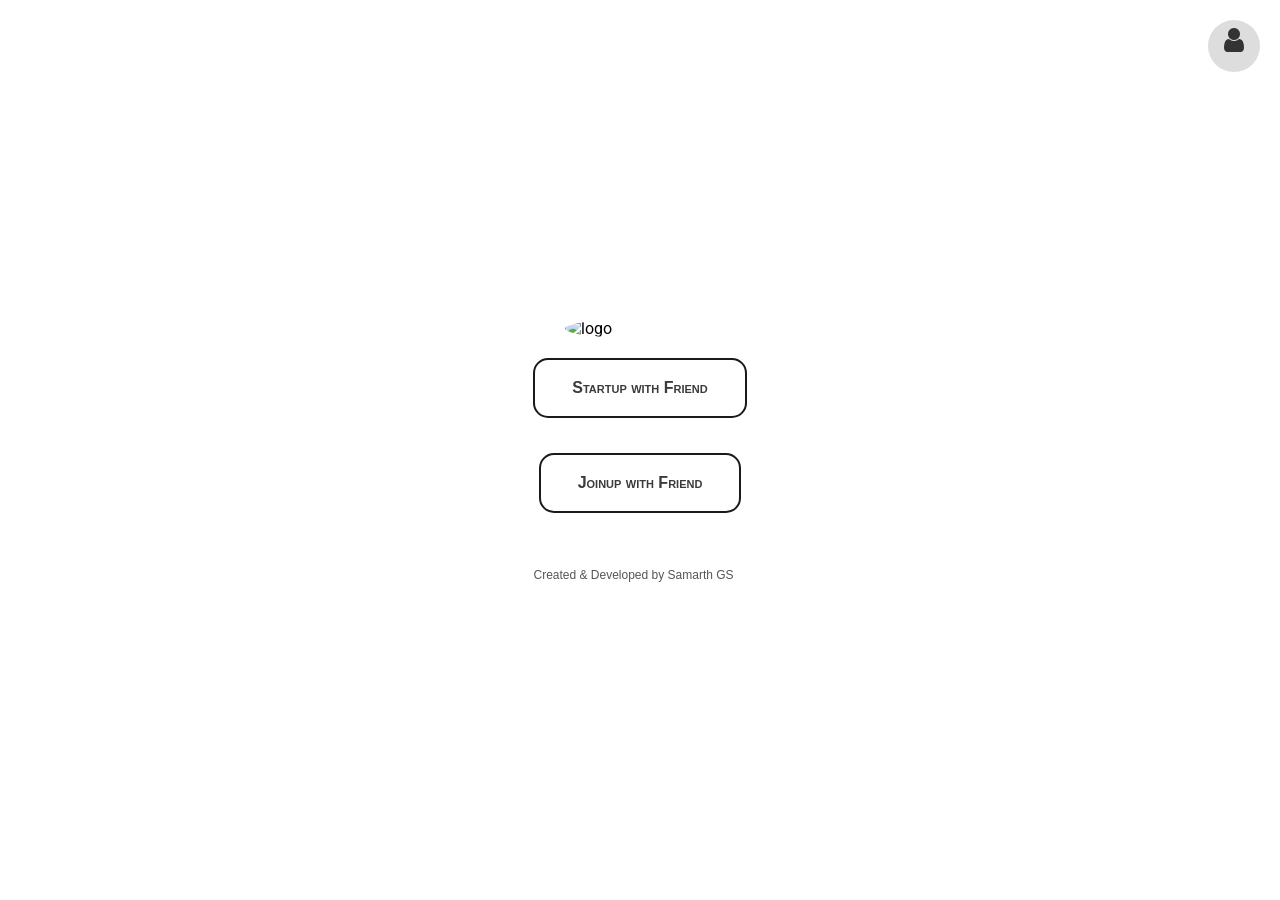
==== views/index.html @ 55256aeb "Update index.html" ====
<!DOCTYPE html>
<html lang="en">
<head>
    <meta charset="UTF-8">
    <meta name="viewport" content="width=device-width, initial-scale=1.0">
    <title>Online Game</title>
    <link rel="icon" href="https://i.ibb.co/2ZrGMjH/icon.jpg" type="image/png">
    <link rel="stylesheet" href="https://maxcdn.bootstrapcdn.com/font-awesome/4.6.1/css/font-awesome.min.css">
    <link href="https://fonts.googleapis.com/css2?family=Roboto:wght@400;700&display=swap" rel="stylesheet">
    <style>
        body {
            margin: 0;
            padding: 0;
            font-family: 'Roboto', sans-serif;
            background: white;
            background-size: 200% 100%;
            animation: gradientBG 10s linear infinite;
            display: flex;
            justify-content: center;
            align-items: center;
            height: 100vh;
            box-sizing: border-box;
            position: relative;
            flex-direction: column;
        }

        @keyframes gradientBG {
            0% {
                background-position: 0 50%;
            }
            50% {
                background-position: 100% 50%;
            }
            100% {
                background-position: 0 50%;
            }
        }

        img.logo {
            max-width: 150px;
            height: auto;
            margin: 0 auto 20px;
            display: block;
            border-radius: 150%;
        }

        .startBtnContainer {
            display: flex;
            flex-direction: column;
            gap: 35px;
            align-items: center;
            margin-top: 20px;
        }

        .startChoiceBtn {
            appearance: none;
            background-color: transparent;
            border: 0.125em solid #1A1A1A;
            border-radius: 0.9375em;
            box-sizing: border-box;
            color: #3B3B3B;
            cursor: pointer;
            display: inline-block;
            font-family: Roobert,-apple-system,BlinkMacSystemFont,"Segoe UI",Helvetica,Arial,sans-serif;
            font-size: 16px;
            font-weight: 600;
            min-height: 3.75em;
            padding: 1em 2.3em;
            text-align: center;
            transition: all 300ms cubic-bezier(.23, 1, 0.32, 1);
        }

        .startChoiceBtn:disabled {
            pointer-events: none;
        }

        .startChoiceBtn:hover {
            color: #fff;
            background-color: #1A1A1A;
            box-shadow: rgba(0, 0, 0, 0.25) 0 8px 15px;
            transform: translateY(-2px);
        }

        .startChoiceBtn:active {
            box-shadow: none;
            transform: translateY(0);
        }

        /* Profile icon */
        .logo-container {
            position: absolute;
            top: 20px;
            right: 20px;
        }

        .profile-icon {
            font-size: 28px;
            color: #333;
            background-color: #ddd;
            border-radius: 50%;
            padding: 6px;
            width: 40px;
            height: 40px;
            text-align: center;
            line-height: 28px;
            transition: background 0.3s, color 0.3s;
        }

        .profile-icon:hover {
            background-color: #1A1A1A;
            color: #fff;
        }

        footer {
            margin-top: 55px;
            font-size: 12px;
            color: #555;
            font-family: 'Verdana', sans-serif;
        }
    </style>
</head>
<body>
    <div class="container">
        <img class="logo" src="https://i.ibb.co/QXKTVHN/photo-2024-04-17-11-40-10.jpg" alt="logo">

        <div class="startBtnContainer">
            <form action="/game">
                <button style="font-variant: small-caps;" name="createPrivate" type="submit" class="startChoiceBtn">
                    Startup with Friend
                </button>
            </form>
            <form action="/join">
                <button style="font-variant: small-caps;" name="joinPrivate" type="submit" class="startChoiceBtn">
                    Joinup with Friend
                </button>
            </form>
        </div>

        <footer>
            Created & Developed by Samarth GS
        </footer>
    </div>

    <!-- Profile icon linking to samarthags.in -->
    <div class="logo-container">
        <a href="https://samarthags.in" target="_blank" title="Visit Samarth GS">
            <i class="fa fa-user profile-icon"></i>
        </a>
    </div>
</body>
</html>
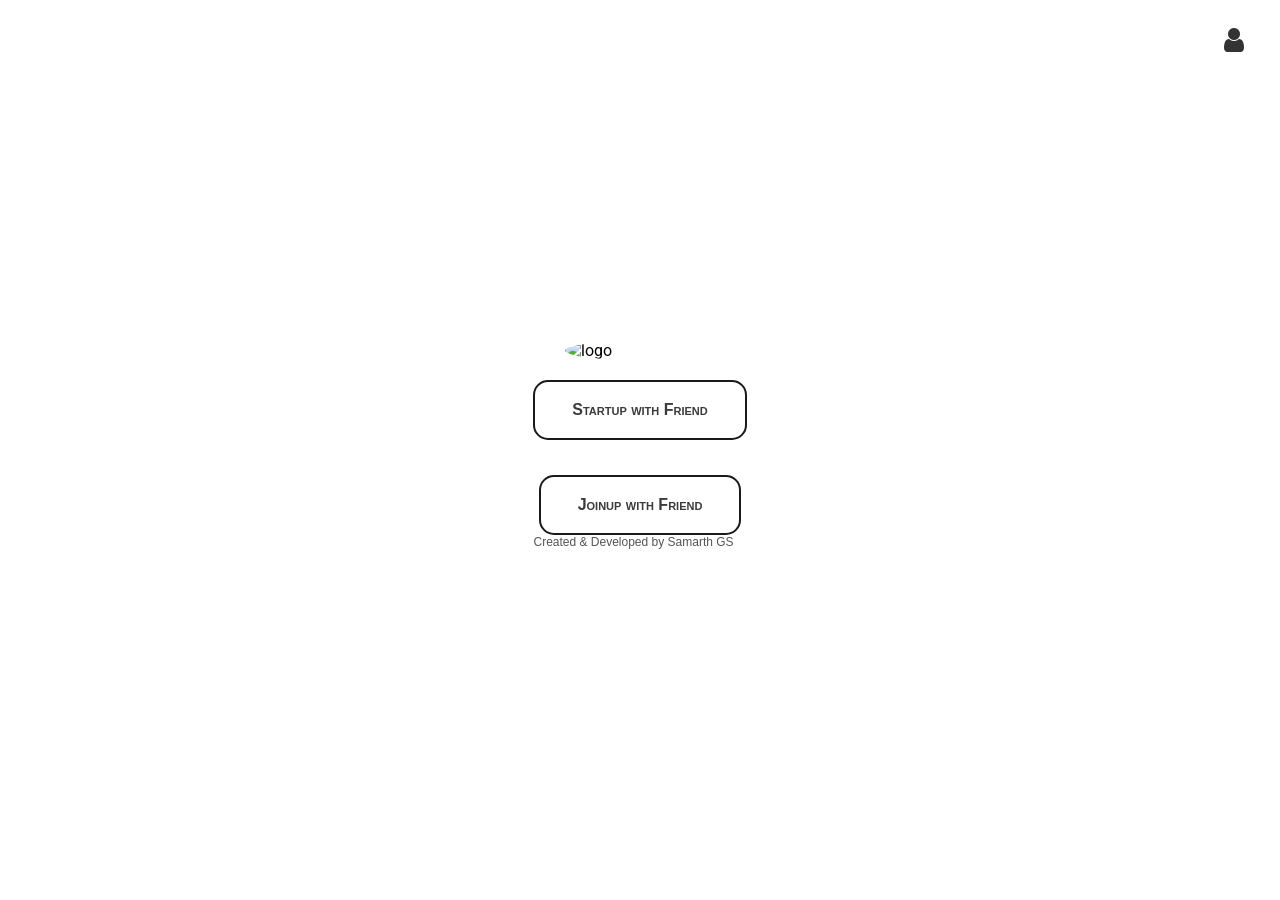
==== commit 79ce2cbf: "Update index.html" ====
--- a/views/index.html
+++ b/views/index.html
@@ -96,7 +96,7 @@
         .profile-icon {
             font-size: 28px;
             color: #333;
-            background-color: #ddd;
+            
             border-radius: 50%;
             padding: 6px;
             width: 40px;
@@ -106,13 +106,10 @@
             transition: background 0.3s, color 0.3s;
         }
 
-        .profile-icon:hover {
-            background-color: #1A1A1A;
-            color: #fff;
-        }
+        
 
         footer {
-            margin-top: 55px;
+            margin-bottom: 10px;
             font-size: 12px;
             color: #555;
             font-family: 'Verdana', sans-serif;
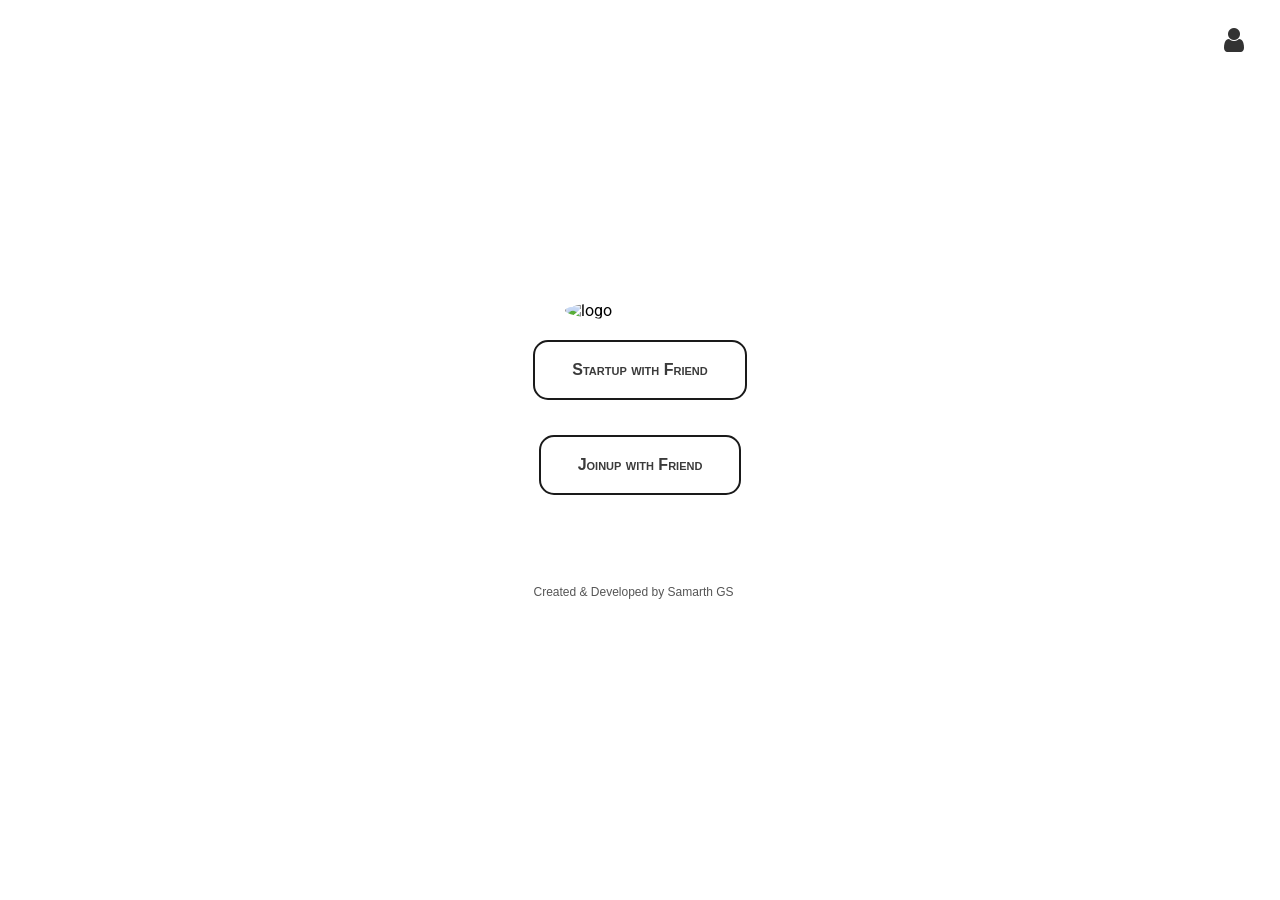
==== commit 9b985864: "Update index.html" ====
--- a/views/index.html
+++ b/views/index.html
@@ -109,7 +109,7 @@
         
 
         footer {
-            margin-bottom: 10px;
+            margin-top: 90px;
             font-size: 12px;
             color: #555;
             font-family: 'Verdana', sans-serif;
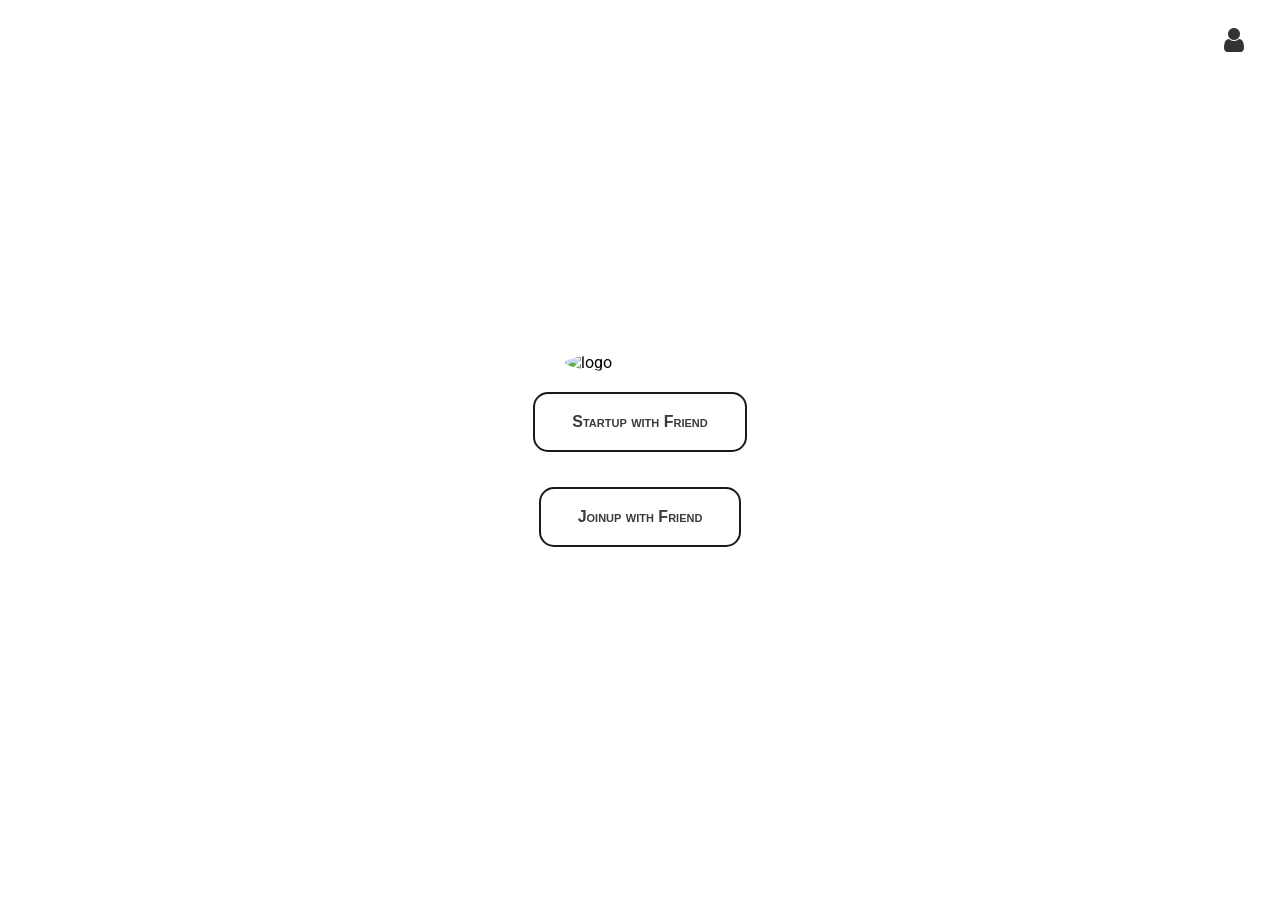
==== commit 419add4c: "Update index.html" ====
--- a/views/index.html
+++ b/views/index.html
@@ -133,9 +133,6 @@
             </form>
         </div>
 
-        <footer>
-            Created & Developed by Samarth GS
-        </footer>
     </div>
 
     <!-- Profile icon linking to samarthags.in -->
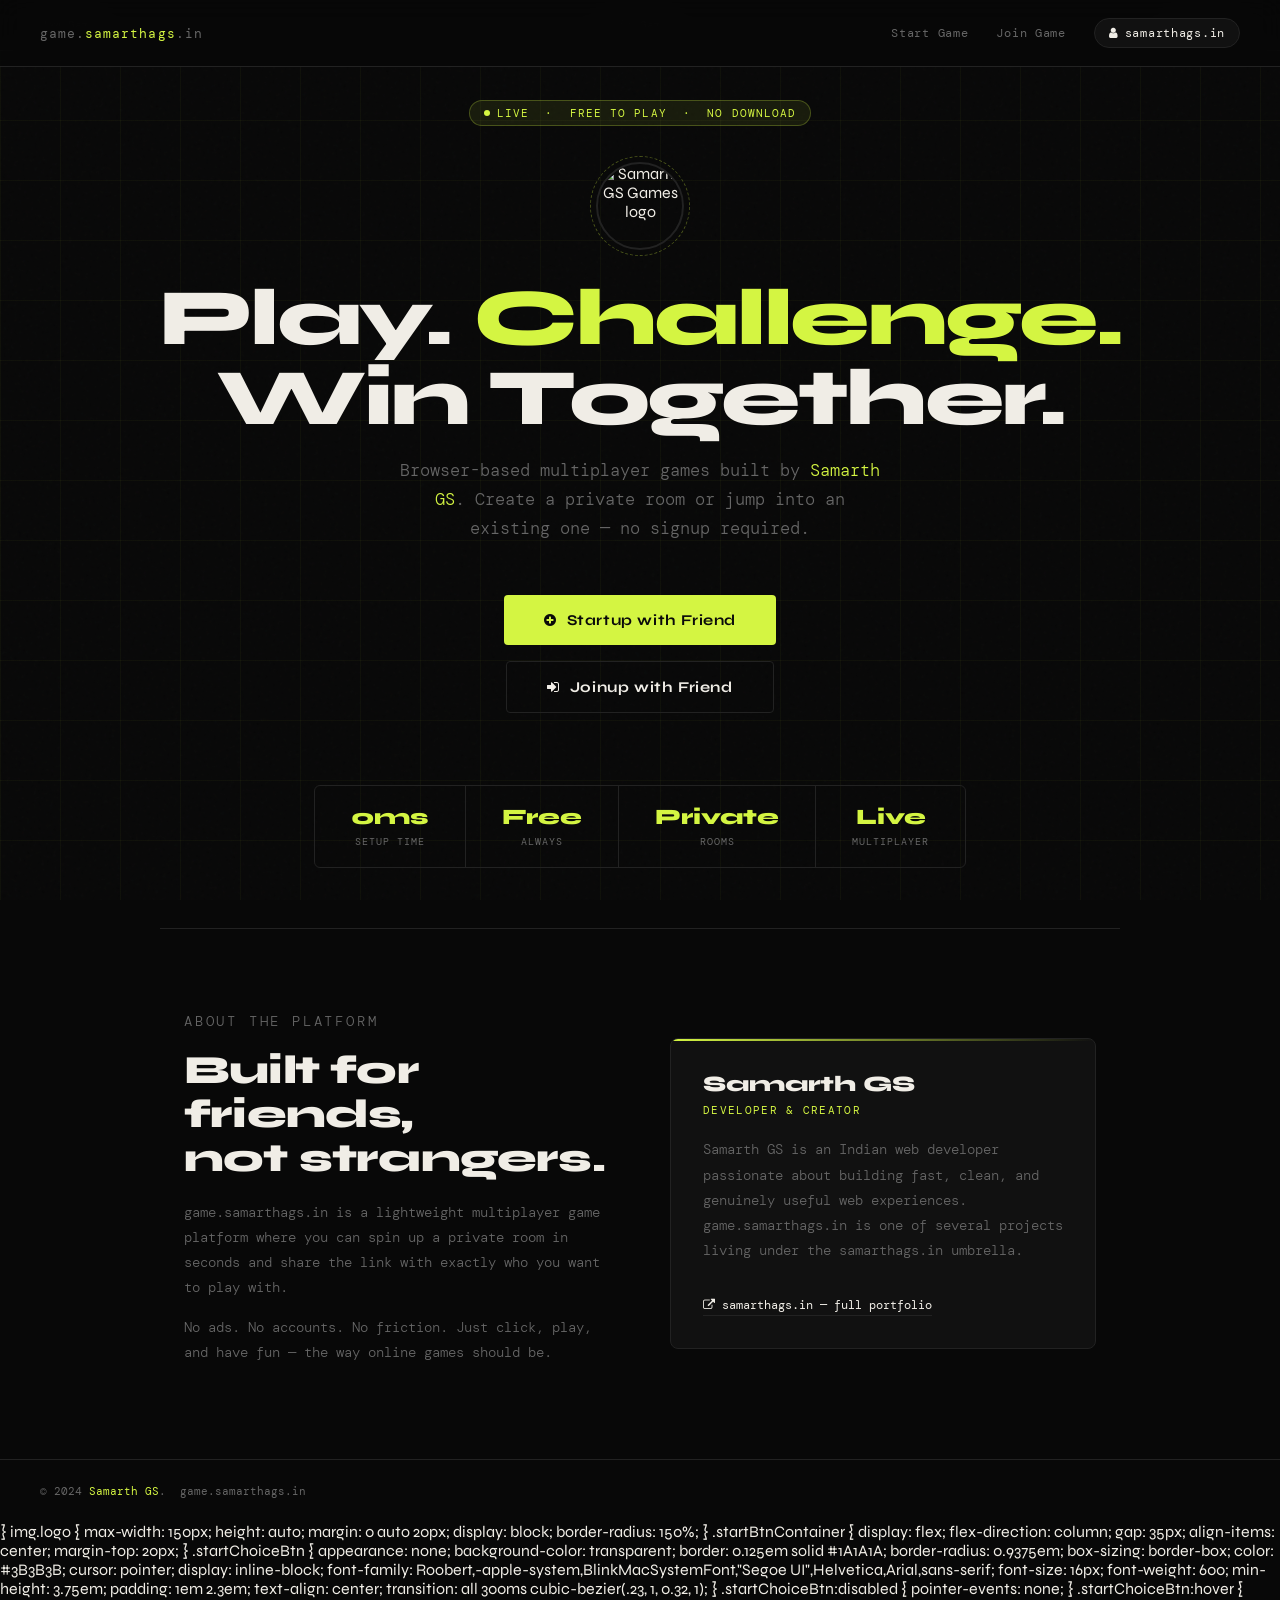
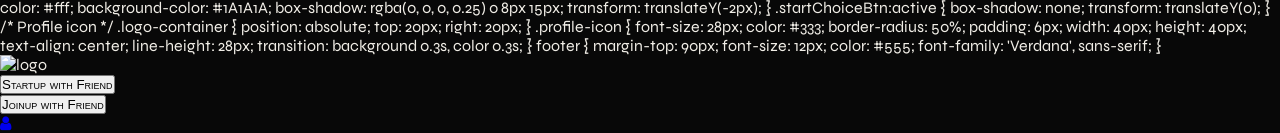
==== commit 4886ba6d: "Enhance SEO with updated title and meta tags Updated the title and added SEO meta tags for better vi" ====
--- a/views/index.html
+++ b/views/index.html
@@ -3,38 +3,649 @@
 <head>
     <meta charset="UTF-8">
     <meta name="viewport" content="width=device-width, initial-scale=1.0">
-    <title>Online Game</title>
+
+    <!-- ===== PRIMARY SEO META TAGS ===== -->
+    <title>Samarth GS Games — Play Online Multiplayer Games | game.samarthags.in</title>
+    <meta name="description" content="Play free online multiplayer games built by Samarth GS — a developer from India. Challenge friends, start private rooms, and join live games at game.samarthags.in.">
+    <meta name="keywords" content="Samarth GS, samarthags, online game, multiplayer game, play with friends, private game room, free online games, Indian developer, game.samarthags.in">
+    <meta name="author" content="Samarth GS">
+    <meta name="robots" content="index, follow">
+    <meta name="theme-color" content="#0a0a0a">
+    <link rel="canonical" href="https://game.samarthags.in/">
+
+    <!-- ===== OPEN GRAPH / FACEBOOK ===== -->
+    <meta property="og:type" content="website">
+    <meta property="og:url" content="https://game.samarthags.in/">
+    <meta property="og:title" content="Samarth GS Games — Online Multiplayer Games">
+    <meta property="og:description" content="Free online multiplayer games by Samarth GS. Create private rooms or join friends instantly — no downloads needed.">
+    <meta property="og:image" content="https://i.ibb.co/QXKTVHN/photo-2024-04-17-11-40-10.jpg">
+    <meta property="og:image:width" content="1200">
+    <meta property="og:image:height" content="630">
+    <meta property="og:site_name" content="Samarth GS Games">
+    <meta property="og:locale" content="en_IN">
+
+    <!-- ===== TWITTER CARD ===== -->
+    <meta name="twitter:card" content="summary_large_image">
+    <meta name="twitter:url" content="https://game.samarthags.in/">
+    <meta name="twitter:title" content="Samarth GS Games — Play Online with Friends">
+    <meta name="twitter:description" content="Free multiplayer games built by Samarth GS. Join a room or start your own — play instantly in your browser.">
+    <meta name="twitter:image" content="https://i.ibb.co/QXKTVHN/photo-2024-04-17-11-40-10.jpg">
+    <meta name="twitter:creator" content="@samarthags">
+
+    <!-- ===== STRUCTURED DATA (JSON-LD) ===== -->
+    <script type="application/ld+json">
+    {
+      "@context": "https://schema.org",
+      "@graph": [
+        {
+          "@type": "WebSite",
+          "@id": "https://game.samarthags.in/#website",
+          "url": "https://game.samarthags.in/",
+          "name": "Samarth GS Games",
+          "description": "Free online multiplayer games built by Samarth GS",
+          "author": {
+            "@type": "Person",
+            "name": "Samarth GS",
+            "url": "https://samarthags.in",
+            "sameAs": ["https://samarthags.in"]
+          },
+          "potentialAction": {
+            "@type": "SearchAction",
+            "target": "https://game.samarthags.in/?q={search_term_string}",
+            "query-input": "required name=search_term_string"
+          }
+        },
+        {
+          "@type": "WebApplication",
+          "@id": "https://game.samarthags.in/#webapp",
+          "name": "Samarth GS Online Game",
+          "url": "https://game.samarthags.in/",
+          "applicationCategory": "GameApplication",
+          "operatingSystem": "Web Browser",
+          "offers": {
+            "@type": "Offer",
+            "price": "0",
+            "priceCurrency": "INR"
+          },
+          "creator": {
+            "@type": "Person",
+            "name": "Samarth GS",
+            "url": "https://samarthags.in"
+          }
+        },
+        {
+          "@type": "Person",
+          "@id": "https://samarthags.in/#person",
+          "name": "Samarth GS",
+          "url": "https://samarthags.in",
+          "jobTitle": "Web Developer",
+          "description": "Indian web developer and creator of samarthags.in and game.samarthags.in",
+          "knowsAbout": ["Web Development", "Online Games", "Multiplayer Applications"]
+        }
+      ]
+    }
+    </script>
+
+    <!-- ===== FAVICON ===== -->
     <link rel="icon" href="https://i.ibb.co/2ZrGMjH/icon.jpg" type="image/png">
+    <link rel="apple-touch-icon" href="https://i.ibb.co/QXKTVHN/photo-2024-04-17-11-40-10.jpg">
+
+    <!-- ===== FONTS ===== -->
+    <link rel="preconnect" href="https://fonts.googleapis.com">
+    <link rel="preconnect" href="https://fonts.gstatic.com" crossorigin>
+    <link href="https://fonts.googleapis.com/css2?family=Syne:wght@400;700;800&family=DM+Mono:wght@300;400&display=swap" rel="stylesheet">
     <link rel="stylesheet" href="https://maxcdn.bootstrapcdn.com/font-awesome/4.6.1/css/font-awesome.min.css">
-    <link href="https://fonts.googleapis.com/css2?family=Roboto:wght@400;700&display=swap" rel="stylesheet">
+
     <style>
+        :root {
+            --bg: #080808;
+            --surface: #111111;
+            --border: #222222;
+            --text: #f0ede6;
+            --muted: #666;
+            --accent: #d4f542;
+            --accent-dim: #b8d930;
+        }
+
+        *, *::before, *::after { box-sizing: border-box; margin: 0; padding: 0; }
+
+        html { scroll-behavior: smooth; }
+
         body {
-            margin: 0;
-            padding: 0;
-            font-family: 'Roboto', sans-serif;
+            background: var(--bg);
+            color: var(--text);
+            font-family: 'Syne', sans-serif;
+            min-height: 100vh;
+            display: flex;
+            flex-direction: column;
+            overflow-x: hidden;
+        }
+
+        /* ── NOISE OVERLAY ── */
+        body::before {
+            content: '';
+            position: fixed;
+            inset: 0;
+            background-image: url("data:image/svg+xml,%3Csvg viewBox='0 0 256 256' xmlns='http://www.w3.org/2000/svg'%3E%3Cfilter id='noise'%3E%3CfeTurbulence type='fractalNoise' baseFrequency='0.9' numOctaves='4' stitchTiles='stitch'/%3E%3C/filter%3E%3Crect width='100%25' height='100%25' filter='url(%23noise)' opacity='0.04'/%3E%3C/svg%3E");
+            pointer-events: none;
+            z-index: 0;
+            opacity: 0.5;
+        }
+
+        /* ── GRID BACKDROP ── */
+        .grid-bg {
+            position: fixed;
+            inset: 0;
+            background-image:
+                linear-gradient(rgba(212,245,66,0.04) 1px, transparent 1px),
+                linear-gradient(90deg, rgba(212,245,66,0.04) 1px, transparent 1px);
+            background-size: 60px 60px;
+            pointer-events: none;
+            z-index: 0;
+        }
+
+        /* ── NAV ── */
+        nav {
+            position: fixed;
+            top: 0; left: 0; right: 0;
+            z-index: 100;
+            display: flex;
+            align-items: center;
+            justify-content: space-between;
+            padding: 18px 40px;
+            border-bottom: 1px solid var(--border);
+            background: rgba(8,8,8,0.85);
+            backdrop-filter: blur(12px);
+            -webkit-backdrop-filter: blur(12px);
+        }
+
+        .nav-brand {
+            font-size: 13px;
+            font-family: 'DM Mono', monospace;
+            color: var(--muted);
+            letter-spacing: 0.08em;
+            text-decoration: none;
+        }
+        .nav-brand span { color: var(--accent); }
+
+        .nav-links {
+            display: flex;
+            gap: 28px;
+            align-items: center;
+        }
+
+        .nav-links a {
+            font-size: 12px;
+            font-family: 'DM Mono', monospace;
+            color: var(--muted);
+            text-decoration: none;
+            letter-spacing: 0.06em;
+            transition: color 0.2s;
+        }
+        .nav-links a:hover { color: var(--text); }
+
+        .nav-dev-link {
+            display: flex;
+            align-items: center;
+            gap: 6px;
+            background: var(--surface);
+            border: 1px solid var(--border);
+            border-radius: 100px;
+            padding: 6px 14px;
+            font-size: 12px;
+            font-family: 'DM Mono', monospace;
+            color: var(--text) !important;
+            text-decoration: none;
+            transition: border-color 0.2s, background 0.2s;
+        }
+        .nav-dev-link:hover {
+            border-color: var(--accent) !important;
+            background: rgba(212,245,66,0.06) !important;
+            color: var(--accent) !important;
+        }
+
+        /* ── HERO ── */
+        main {
+            position: relative;
+            z-index: 1;
+            flex: 1;
+            display: flex;
+            flex-direction: column;
+            align-items: center;
+            justify-content: center;
+            padding: 100px 24px 60px;
+            text-align: center;
+        }
+
+        .badge {
+            display: inline-flex;
+            align-items: center;
+            gap: 7px;
+            background: rgba(212,245,66,0.08);
+            border: 1px solid rgba(212,245,66,0.25);
+            border-radius: 100px;
+            padding: 5px 14px;
+            font-size: 11px;
+            font-family: 'DM Mono', monospace;
+            color: var(--accent);
+            letter-spacing: 0.1em;
+            margin-bottom: 36px;
+            animation: fadeDown 0.6s ease both;
+        }
+        .badge::before {
+            content: '';
+            width: 6px; height: 6px;
+            border-radius: 50%;
+            background: var(--accent);
+            animation: pulse 1.8s ease infinite;
+        }
+
+        @keyframes pulse {
+            0%, 100% { opacity: 1; transform: scale(1); }
+            50% { opacity: 0.4; transform: scale(0.7); }
+        }
+
+        .logo-wrap {
+            position: relative;
+            margin-bottom: 28px;
+            animation: fadeDown 0.65s ease 0.1s both;
+        }
+        .logo-wrap img {
+            width: 88px;
+            height: 88px;
+            border-radius: 50%;
+            border: 2px solid var(--border);
+            object-fit: cover;
+            display: block;
+        }
+        .logo-wrap::after {
+            content: '';
+            position: absolute;
+            inset: -6px;
+            border-radius: 50%;
+            border: 1px dashed rgba(212,245,66,0.3);
+            animation: spin 12s linear infinite;
+        }
+        @keyframes spin { to { transform: rotate(360deg); } }
+
+        h1 {
+            font-size: clamp(40px, 7vw, 80px);
+            font-weight: 800;
+            line-height: 1.0;
+            letter-spacing: -0.03em;
+            margin-bottom: 18px;
+            animation: fadeUp 0.7s ease 0.15s both;
+        }
+        h1 em {
+            font-style: normal;
+            color: var(--accent);
+            position: relative;
+        }
+
+        .subtitle {
+            font-size: clamp(14px, 2vw, 17px);
+            color: var(--muted);
+            font-family: 'DM Mono', monospace;
+            font-weight: 300;
+            max-width: 480px;
+            line-height: 1.7;
+            margin-bottom: 52px;
+            animation: fadeUp 0.7s ease 0.25s both;
+        }
+
+        /* ── BUTTONS ── */
+        .cta-group {
+            display: flex;
+            flex-direction: column;
+            gap: 16px;
+            align-items: center;
+            animation: fadeUp 0.7s ease 0.35s both;
+        }
+
+        .btn {
+            display: inline-flex;
+            align-items: center;
+            gap: 10px;
+            font-family: 'Syne', sans-serif;
+            font-size: 15px;
+            font-weight: 700;
+            letter-spacing: 0.04em;
+            padding: 16px 40px;
+            border-radius: 4px;
+            cursor: pointer;
+            border: none;
+            text-decoration: none;
+            transition: transform 0.2s, box-shadow 0.2s, background 0.2s;
+            position: relative;
+            overflow: hidden;
+        }
+        .btn::after {
+            content: '';
+            position: absolute;
+            inset: 0;
             background: white;
-            background-size: 200% 100%;
-            animation: gradientBG 10s linear infinite;
-            display: flex;
-            justify-content: center;
-            align-items: center;
-            height: 100vh;
-            box-sizing: border-box;
+            opacity: 0;
+            transition: opacity 0.15s;
+        }
+        .btn:hover::after { opacity: 0.06; }
+        .btn:active { transform: translateY(1px); }
+
+        .btn-primary {
+            background: var(--accent);
+            color: #0a0a0a;
+            box-shadow: 0 0 0 0 rgba(212,245,66,0.4);
+        }
+        .btn-primary:hover {
+            transform: translateY(-3px);
+            box-shadow: 0 8px 32px rgba(212,245,66,0.25);
+        }
+
+        .btn-outline {
+            background: transparent;
+            color: var(--text);
+            border: 1px solid var(--border);
+        }
+        .btn-outline:hover {
+            transform: translateY(-3px);
+            border-color: var(--muted);
+            box-shadow: 0 8px 24px rgba(0,0,0,0.3);
+        }
+
+        .btn i { font-size: 14px; }
+
+        /* ── STATS ROW ── */
+        .stats {
+            display: flex;
+            gap: 0;
+            margin-top: 72px;
+            border: 1px solid var(--border);
+            border-radius: 6px;
+            overflow: hidden;
+            animation: fadeUp 0.7s ease 0.45s both;
+        }
+        .stat {
+            padding: 18px 36px;
+            border-right: 1px solid var(--border);
+            text-align: center;
+        }
+        .stat:last-child { border-right: none; }
+        .stat-val {
+            font-size: 22px;
+            font-weight: 800;
+            color: var(--accent);
+            display: block;
+        }
+        .stat-label {
+            font-size: 10px;
+            font-family: 'DM Mono', monospace;
+            color: var(--muted);
+            letter-spacing: 0.1em;
+            margin-top: 2px;
+            text-transform: uppercase;
+        }
+
+        /* ── ABOUT SECTION ── */
+        .about-section {
             position: relative;
-            flex-direction: column;
-        }
-
-        @keyframes gradientBG {
-            0% {
-                background-position: 0 50%;
-            }
-            50% {
-                background-position: 100% 50%;
-            }
-            100% {
-                background-position: 0 50%;
-            }
-        }
+            z-index: 1;
+            max-width: 960px;
+            margin: 0 auto;
+            padding: 80px 24px;
+            display: grid;
+            grid-template-columns: 1fr 1fr;
+            gap: 60px;
+            align-items: center;
+            border-top: 1px solid var(--border);
+        }
+
+        .about-label {
+            font-size: 10px;
+            font-family: 'DM Mono', monospace;
+            color: var(--accent);
+            letter-spacing: 0.2em;
+            text-transform: uppercase;
+            margin-bottom: 16px;
+        }
+
+        .about-section h2 {
+            font-size: clamp(26px, 4vw, 40px);
+            font-weight: 800;
+            letter-spacing: -0.02em;
+            line-height: 1.1;
+            margin-bottom: 20px;
+        }
+
+        .about-section p {
+            font-size: 14px;
+            font-family: 'DM Mono', monospace;
+            color: var(--muted);
+            line-height: 1.8;
+            font-weight: 300;
+            margin-bottom: 14px;
+        }
+
+        .dev-card {
+            background: var(--surface);
+            border: 1px solid var(--border);
+            border-radius: 8px;
+            padding: 32px;
+            position: relative;
+            overflow: hidden;
+        }
+        .dev-card::before {
+            content: '';
+            position: absolute;
+            top: 0; left: 0; right: 0;
+            height: 2px;
+            background: linear-gradient(90deg, var(--accent), transparent);
+        }
+
+        .dev-card-name {
+            font-size: 22px;
+            font-weight: 800;
+            margin-bottom: 6px;
+        }
+        .dev-card-title {
+            font-size: 11px;
+            font-family: 'DM Mono', monospace;
+            color: var(--accent);
+            letter-spacing: 0.12em;
+            text-transform: uppercase;
+            margin-bottom: 20px;
+        }
+        .dev-card-desc {
+            font-size: 13px;
+            font-family: 'DM Mono', monospace;
+            color: var(--muted);
+            line-height: 1.7;
+            font-weight: 300;
+        }
+
+        .dev-link {
+            display: inline-flex;
+            align-items: center;
+            gap: 7px;
+            margin-top: 20px;
+            font-size: 12px;
+            font-family: 'DM Mono', monospace;
+            color: var(--text);
+            text-decoration: none;
+            border-bottom: 1px solid var(--border);
+            padding-bottom: 2px;
+            transition: color 0.2s, border-color 0.2s;
+        }
+        .dev-link:hover { color: var(--accent); border-color: var(--accent); }
+
+        /* ── FOOTER ── */
+        footer {
+            position: relative;
+            z-index: 1;
+            border-top: 1px solid var(--border);
+            padding: 24px 40px;
+            display: flex;
+            align-items: center;
+            justify-content: space-between;
+        }
+        .footer-copy {
+            font-size: 11px;
+            font-family: 'DM Mono', monospace;
+            color: var(--muted);
+        }
+        .footer-copy a { color: var(--accent); text-decoration: none; }
+        .footer-links {
+            display: flex;
+            gap: 24px;
+        }
+        .footer-links a {
+            font-size: 11px;
+            font-family: 'DM Mono', monospace;
+            color: var(--muted);
+            text-decoration: none;
+            transition: color 0.2s;
+        }
+        .footer-links a:hover { color: var(--text); }
+
+        /* ── ANIMATIONS ── */
+        @keyframes fadeDown {
+            from { opacity: 0; transform: translateY(-16px); }
+            to { opacity: 1; transform: translateY(0); }
+        }
+        @keyframes fadeUp {
+            from { opacity: 0; transform: translateY(20px); }
+            to { opacity: 1; transform: translateY(0); }
+        }
+
+        /* ── RESPONSIVE ── */
+        @media (max-width: 700px) {
+            nav { padding: 14px 20px; }
+            .nav-links { display: none; }
+            .stats { flex-direction: column; }
+            .stat { border-right: none; border-bottom: 1px solid var(--border); }
+            .stat:last-child { border-bottom: none; }
+            .about-section { grid-template-columns: 1fr; gap: 40px; }
+            footer { flex-direction: column; gap: 12px; text-align: center; }
+        }
+    </style>
+</head>
+<body>
+
+<div class="grid-bg" aria-hidden="true"></div>
+
+<!-- ── NAVIGATION ── -->
+<nav role="navigation" aria-label="Main navigation">
+    <a href="https://game.samarthags.in/" class="nav-brand">
+        game.<span>samarthags</span>.in
+    </a>
+    <div class="nav-links">
+        <a href="/game">Start Game</a>
+        <a href="/join">Join Game</a>
+        <a href="https://samarthags.in" class="nav-dev-link" target="_blank" rel="noopener" aria-label="Visit Samarth GS developer portfolio">
+            <i class="fa fa-user" aria-hidden="true"></i> samarthags.in
+        </a>
+    </div>
+</nav>
+
+<!-- ── HERO ── -->
+<main id="main-content" role="main">
+    <div class="badge" aria-label="Status: Live and free to play">
+        LIVE &nbsp;·&nbsp; FREE TO PLAY &nbsp;·&nbsp; NO DOWNLOAD
+    </div>
+
+    <div class="logo-wrap">
+        <img
+            src="https://i.ibb.co/QXKTVHN/photo-2024-04-17-11-40-10.jpg"
+            alt="Samarth GS Games logo"
+            width="88" height="88"
+            loading="eager"
+        >
+    </div>
+
+    <h1>
+        Play. <em>Challenge.</em><br>Win Together.
+    </h1>
+
+    <p class="subtitle">
+        Browser-based multiplayer games built by <a href="https://samarthags.in" style="color:var(--accent);text-decoration:none;" target="_blank" rel="noopener">Samarth GS</a>.
+        Create a private room or jump into an existing one — no signup required.
+    </p>
+
+    <div class="cta-group" role="group" aria-label="Game actions">
+        <form action="/game" method="GET">
+            <button type="submit" name="createPrivate" class="btn btn-primary" aria-label="Start a new game with a friend">
+                <i class="fa fa-plus-circle" aria-hidden="true"></i>
+                Startup with Friend
+            </button>
+        </form>
+        <form action="/join" method="GET">
+            <button type="submit" name="joinPrivate" class="btn btn-outline" aria-label="Join an existing game with a friend">
+                <i class="fa fa-sign-in" aria-hidden="true"></i>
+                Joinup with Friend
+            </button>
+        </form>
+    </div>
+
+    <div class="stats" aria-label="Game statistics">
+        <div class="stat">
+            <span class="stat-val">0ms</span>
+            <span class="stat-label">Setup Time</span>
+        </div>
+        <div class="stat">
+            <span class="stat-val">Free</span>
+            <span class="stat-label">Always</span>
+        </div>
+        <div class="stat">
+            <span class="stat-val">Private</span>
+            <span class="stat-label">Rooms</span>
+        </div>
+        <div class="stat">
+            <span class="stat-val">Live</span>
+            <span class="stat-label">Multiplayer</span>
+        </div>
+    </div>
+</main>
+
+<!-- ── ABOUT / DEVELOPER SECTION ── -->
+<section class="about-section" aria-labelledby="about-heading">
+    <div>
+        <p class="about-label">About the Platform</p>
+        <h2 id="about-heading">Built for friends,<br>not strangers.</h2>
+        <p>
+            game.samarthags.in is a lightweight multiplayer game platform where you can spin up a private room in seconds and share the link with exactly who you want to play with.
+        </p>
+        <p>
+            No ads. No accounts. No friction. Just click, play, and have fun — the way online games should be.
+        </p>
+    </div>
+
+    <div class="dev-card">
+        <div class="dev-card-name">Samarth GS</div>
+        <div class="dev-card-title">Developer &amp; Creator</div>
+        <p class="dev-card-desc">
+            Samarth GS is an Indian web developer passionate about building fast, clean, and genuinely useful web experiences.
+            game.samarthags.in is one of several projects living under the samarthags.in umbrella.
+        </p>
+        <a href="https://samarthags.in" class="dev-link" target="_blank" rel="noopener author" aria-label="Visit Samarth GS portfolio website">
+            <i class="fa fa-external-link" aria-hidden="true"></i>
+            samarthags.in — full portfolio
+        </a>
+    </div>
+</section>
+
+<!-- ── FOOTER ── -->
+<footer>
+    <p class="footer-copy">
+        © 2024 <a href="https://samarthags.in" target="_blank" rel="noopener">Samarth GS</a>.
+        &nbsp;game.samarthags.in
+    </p>
+    <nav class="footer-links" aria-label="Footer navigation">
+        <a href="/game">New Game</a>
+        <a href="/join">Join Game</a>
+        <a href="https://samarthags.in" target="_blank" rel="noopener">Developer</a>
+    </nav>
+</footer>
+
+</body>
+</html>        }
 
         img.logo {
             max-width: 150px;
@@ -142,4 +753,4 @@
         </a>
     </div>
 </body>
-</html>+</html>
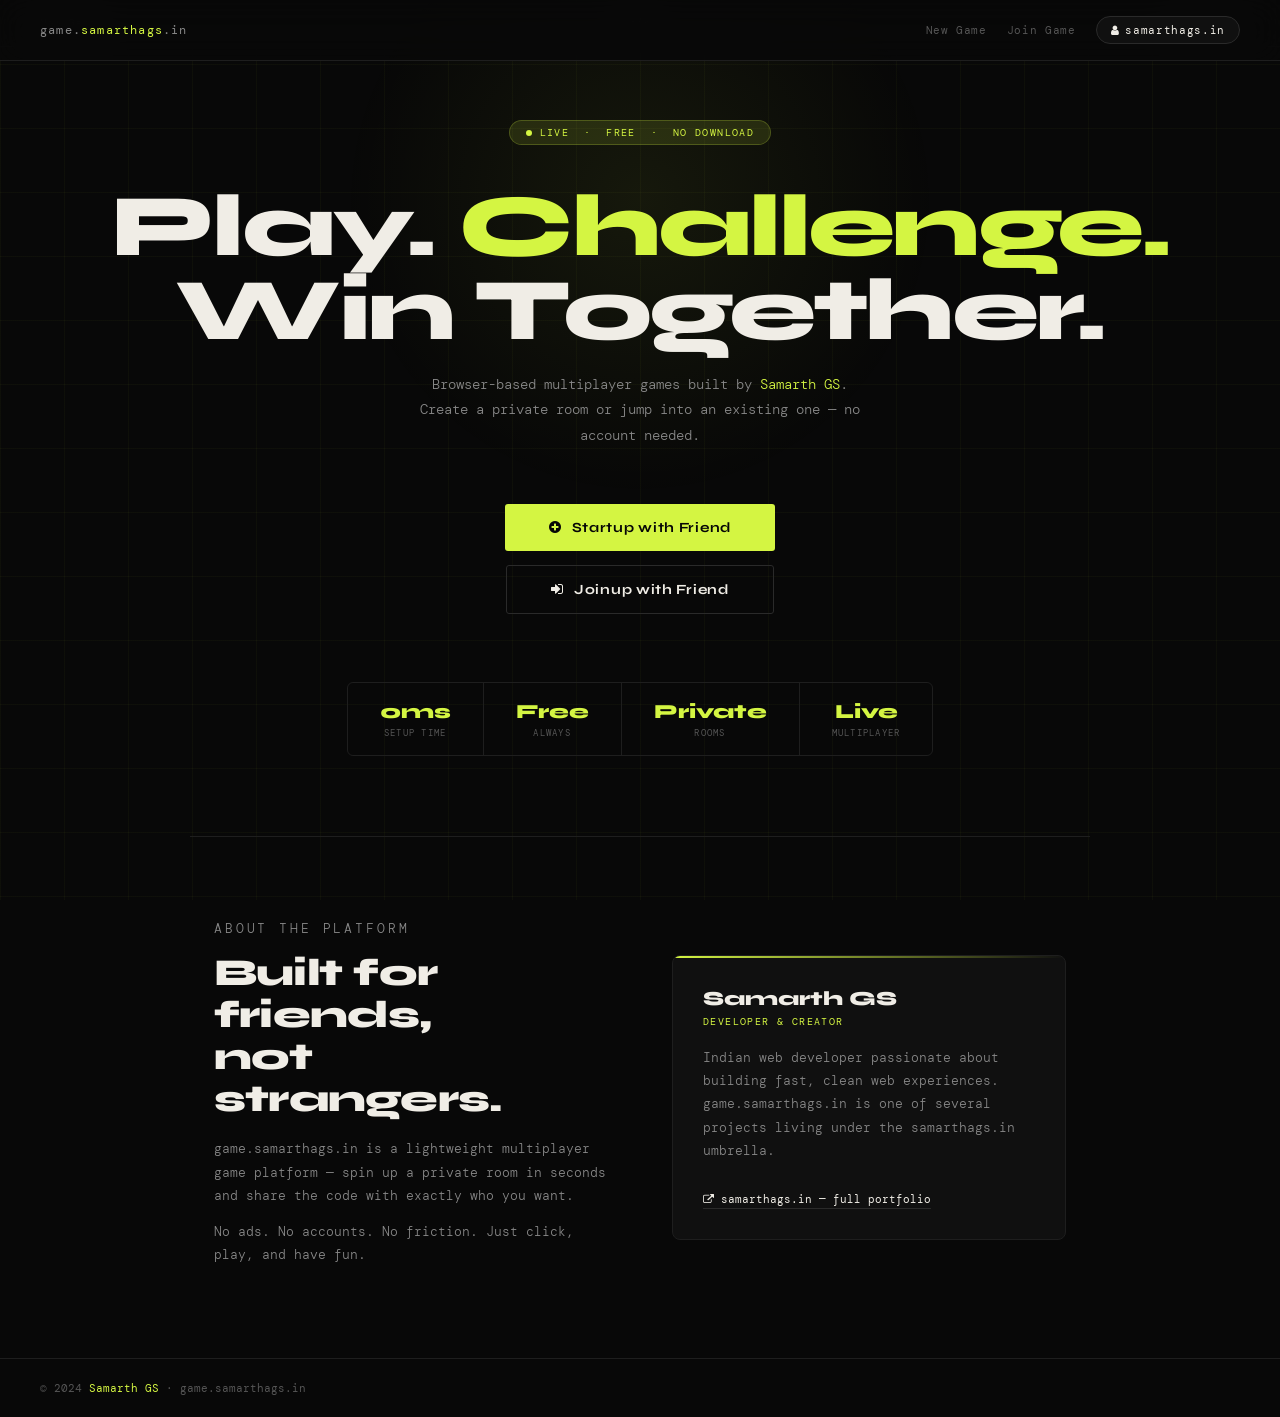
==== commit 378b73c6: "Update index.html" ====
--- a/views/index.html
+++ b/views/index.html
@@ -4,753 +4,376 @@
     <meta charset="UTF-8">
     <meta name="viewport" content="width=device-width, initial-scale=1.0">
 
-    <!-- ===== PRIMARY SEO META TAGS ===== -->
     <title>Samarth GS Games — Play Online Multiplayer Games | game.samarthags.in</title>
-    <meta name="description" content="Play free online multiplayer games built by Samarth GS — a developer from India. Challenge friends, start private rooms, and join live games at game.samarthags.in.">
+    <meta name="description" content="Play free online multiplayer games built by Samarth GS. Challenge friends, start private rooms, and join live games at game.samarthags.in.">
     <meta name="keywords" content="Samarth GS, samarthags, online game, multiplayer game, play with friends, private game room, free online games, Indian developer, game.samarthags.in">
     <meta name="author" content="Samarth GS">
     <meta name="robots" content="index, follow">
-    <meta name="theme-color" content="#0a0a0a">
+    <meta name="theme-color" content="#080808">
     <link rel="canonical" href="https://game.samarthags.in/">
-
-    <!-- ===== OPEN GRAPH / FACEBOOK ===== -->
     <meta property="og:type" content="website">
     <meta property="og:url" content="https://game.samarthags.in/">
     <meta property="og:title" content="Samarth GS Games — Online Multiplayer Games">
-    <meta property="og:description" content="Free online multiplayer games by Samarth GS. Create private rooms or join friends instantly — no downloads needed.">
+    <meta property="og:description" content="Free online multiplayer games by Samarth GS. Create private rooms or join friends instantly.">
     <meta property="og:image" content="https://i.ibb.co/QXKTVHN/photo-2024-04-17-11-40-10.jpg">
-    <meta property="og:image:width" content="1200">
-    <meta property="og:image:height" content="630">
     <meta property="og:site_name" content="Samarth GS Games">
-    <meta property="og:locale" content="en_IN">
-
-    <!-- ===== TWITTER CARD ===== -->
     <meta name="twitter:card" content="summary_large_image">
-    <meta name="twitter:url" content="https://game.samarthags.in/">
     <meta name="twitter:title" content="Samarth GS Games — Play Online with Friends">
-    <meta name="twitter:description" content="Free multiplayer games built by Samarth GS. Join a room or start your own — play instantly in your browser.">
+    <meta name="twitter:description" content="Free multiplayer games built by Samarth GS. Join a room or start your own.">
     <meta name="twitter:image" content="https://i.ibb.co/QXKTVHN/photo-2024-04-17-11-40-10.jpg">
-    <meta name="twitter:creator" content="@samarthags">
-
-    <!-- ===== STRUCTURED DATA (JSON-LD) ===== -->
+
     <script type="application/ld+json">
-    {
-      "@context": "https://schema.org",
-      "@graph": [
-        {
-          "@type": "WebSite",
-          "@id": "https://game.samarthags.in/#website",
-          "url": "https://game.samarthags.in/",
-          "name": "Samarth GS Games",
-          "description": "Free online multiplayer games built by Samarth GS",
-          "author": {
-            "@type": "Person",
-            "name": "Samarth GS",
-            "url": "https://samarthags.in",
-            "sameAs": ["https://samarthags.in"]
-          },
-          "potentialAction": {
-            "@type": "SearchAction",
-            "target": "https://game.samarthags.in/?q={search_term_string}",
-            "query-input": "required name=search_term_string"
-          }
-        },
-        {
-          "@type": "WebApplication",
-          "@id": "https://game.samarthags.in/#webapp",
-          "name": "Samarth GS Online Game",
-          "url": "https://game.samarthags.in/",
-          "applicationCategory": "GameApplication",
-          "operatingSystem": "Web Browser",
-          "offers": {
-            "@type": "Offer",
-            "price": "0",
-            "priceCurrency": "INR"
-          },
-          "creator": {
-            "@type": "Person",
-            "name": "Samarth GS",
-            "url": "https://samarthags.in"
-          }
-        },
-        {
-          "@type": "Person",
-          "@id": "https://samarthags.in/#person",
-          "name": "Samarth GS",
-          "url": "https://samarthags.in",
-          "jobTitle": "Web Developer",
-          "description": "Indian web developer and creator of samarthags.in and game.samarthags.in",
-          "knowsAbout": ["Web Development", "Online Games", "Multiplayer Applications"]
-        }
-      ]
-    }
+    {"@context":"https://schema.org","@graph":[{"@type":"WebSite","@id":"https://game.samarthags.in/#website","url":"https://game.samarthags.in/","name":"Samarth GS Games","author":{"@type":"Person","name":"Samarth GS","url":"https://samarthags.in"}},{"@type":"WebApplication","name":"Samarth GS Online Game","url":"https://game.samarthags.in/","applicationCategory":"GameApplication","operatingSystem":"Web Browser","offers":{"@type":"Offer","price":"0","priceCurrency":"INR"},"creator":{"@type":"Person","name":"Samarth GS","url":"https://samarthags.in"}}]}
     </script>
 
-    <!-- ===== FAVICON ===== -->
     <link rel="icon" href="https://i.ibb.co/2ZrGMjH/icon.jpg" type="image/png">
-    <link rel="apple-touch-icon" href="https://i.ibb.co/QXKTVHN/photo-2024-04-17-11-40-10.jpg">
-
-    <!-- ===== FONTS ===== -->
     <link rel="preconnect" href="https://fonts.googleapis.com">
     <link rel="preconnect" href="https://fonts.gstatic.com" crossorigin>
-    <link href="https://fonts.googleapis.com/css2?family=Syne:wght@400;700;800&family=DM+Mono:wght@300;400&display=swap" rel="stylesheet">
+    <link href="https://fonts.googleapis.com/css2?family=Syne:wght@400;700;800&family=DM+Mono:ital,wght@0,300;0,400;1,300&display=swap" rel="stylesheet">
     <link rel="stylesheet" href="https://maxcdn.bootstrapcdn.com/font-awesome/4.6.1/css/font-awesome.min.css">
 
     <style>
         :root {
             --bg: #080808;
-            --surface: #111111;
-            --border: #222222;
+            --surface: #101010;
+            --surface2: #181818;
+            --border: #1e1e1e;
+            --border2: #2a2a2a;
             --text: #f0ede6;
-            --muted: #666;
+            --muted: #555;
+            --muted2: #888;
             --accent: #d4f542;
-            --accent-dim: #b8d930;
-        }
-
-        *, *::before, *::after { box-sizing: border-box; margin: 0; padding: 0; }
-
-        html { scroll-behavior: smooth; }
-
-        body {
-            background: var(--bg);
-            color: var(--text);
-            font-family: 'Syne', sans-serif;
-            min-height: 100vh;
-            display: flex;
-            flex-direction: column;
-            overflow-x: hidden;
-        }
-
-        /* ── NOISE OVERLAY ── */
-        body::before {
-            content: '';
-            position: fixed;
-            inset: 0;
-            background-image: url("data:image/svg+xml,%3Csvg viewBox='0 0 256 256' xmlns='http://www.w3.org/2000/svg'%3E%3Cfilter id='noise'%3E%3CfeTurbulence type='fractalNoise' baseFrequency='0.9' numOctaves='4' stitchTiles='stitch'/%3E%3C/filter%3E%3Crect width='100%25' height='100%25' filter='url(%23noise)' opacity='0.04'/%3E%3C/svg%3E");
-            pointer-events: none;
-            z-index: 0;
-            opacity: 0.5;
-        }
-
-        /* ── GRID BACKDROP ── */
-        .grid-bg {
-            position: fixed;
-            inset: 0;
+            --accent-dim: rgba(212,245,66,0.12);
+            --accent-glow: rgba(212,245,66,0.2);
+        }
+        *,*::before,*::after{box-sizing:border-box;margin:0;padding:0}
+        html{scroll-behavior:smooth}
+        body{
+            background:var(--bg);
+            color:var(--text);
+            font-family:'Syne',sans-serif;
+            min-height:100vh;
+            display:flex;
+            flex-direction:column;
+            overflow-x:hidden;
+        }
+
+        /* GRID BG */
+        .grid-bg{
+            position:fixed;inset:0;
             background-image:
-                linear-gradient(rgba(212,245,66,0.04) 1px, transparent 1px),
-                linear-gradient(90deg, rgba(212,245,66,0.04) 1px, transparent 1px);
-            background-size: 60px 60px;
-            pointer-events: none;
-            z-index: 0;
-        }
-
-        /* ── NAV ── */
-        nav {
-            position: fixed;
-            top: 0; left: 0; right: 0;
-            z-index: 100;
-            display: flex;
-            align-items: center;
-            justify-content: space-between;
-            padding: 18px 40px;
-            border-bottom: 1px solid var(--border);
-            background: rgba(8,8,8,0.85);
-            backdrop-filter: blur(12px);
-            -webkit-backdrop-filter: blur(12px);
-        }
-
-        .nav-brand {
-            font-size: 13px;
-            font-family: 'DM Mono', monospace;
-            color: var(--muted);
-            letter-spacing: 0.08em;
-            text-decoration: none;
-        }
-        .nav-brand span { color: var(--accent); }
-
-        .nav-links {
-            display: flex;
-            gap: 28px;
-            align-items: center;
-        }
-
-        .nav-links a {
-            font-size: 12px;
-            font-family: 'DM Mono', monospace;
-            color: var(--muted);
-            text-decoration: none;
-            letter-spacing: 0.06em;
-            transition: color 0.2s;
-        }
-        .nav-links a:hover { color: var(--text); }
-
-        .nav-dev-link {
-            display: flex;
-            align-items: center;
-            gap: 6px;
-            background: var(--surface);
-            border: 1px solid var(--border);
-            border-radius: 100px;
-            padding: 6px 14px;
-            font-size: 12px;
-            font-family: 'DM Mono', monospace;
-            color: var(--text) !important;
-            text-decoration: none;
-            transition: border-color 0.2s, background 0.2s;
-        }
-        .nav-dev-link:hover {
-            border-color: var(--accent) !important;
-            background: rgba(212,245,66,0.06) !important;
-            color: var(--accent) !important;
-        }
-
-        /* ── HERO ── */
-        main {
-            position: relative;
-            z-index: 1;
-            flex: 1;
-            display: flex;
-            flex-direction: column;
-            align-items: center;
-            justify-content: center;
-            padding: 100px 24px 60px;
-            text-align: center;
-        }
-
-        .badge {
-            display: inline-flex;
-            align-items: center;
-            gap: 7px;
-            background: rgba(212,245,66,0.08);
-            border: 1px solid rgba(212,245,66,0.25);
-            border-radius: 100px;
-            padding: 5px 14px;
-            font-size: 11px;
-            font-family: 'DM Mono', monospace;
-            color: var(--accent);
-            letter-spacing: 0.1em;
-            margin-bottom: 36px;
-            animation: fadeDown 0.6s ease both;
-        }
-        .badge::before {
-            content: '';
-            width: 6px; height: 6px;
-            border-radius: 50%;
-            background: var(--accent);
-            animation: pulse 1.8s ease infinite;
-        }
-
-        @keyframes pulse {
-            0%, 100% { opacity: 1; transform: scale(1); }
-            50% { opacity: 0.4; transform: scale(0.7); }
-        }
-
-        .logo-wrap {
-            position: relative;
-            margin-bottom: 28px;
-            animation: fadeDown 0.65s ease 0.1s both;
-        }
-        .logo-wrap img {
-            width: 88px;
-            height: 88px;
-            border-radius: 50%;
-            border: 2px solid var(--border);
-            object-fit: cover;
-            display: block;
-        }
-        .logo-wrap::after {
-            content: '';
-            position: absolute;
-            inset: -6px;
-            border-radius: 50%;
-            border: 1px dashed rgba(212,245,66,0.3);
-            animation: spin 12s linear infinite;
-        }
-        @keyframes spin { to { transform: rotate(360deg); } }
-
-        h1 {
-            font-size: clamp(40px, 7vw, 80px);
-            font-weight: 800;
-            line-height: 1.0;
-            letter-spacing: -0.03em;
-            margin-bottom: 18px;
-            animation: fadeUp 0.7s ease 0.15s both;
-        }
-        h1 em {
-            font-style: normal;
-            color: var(--accent);
-            position: relative;
-        }
-
-        .subtitle {
-            font-size: clamp(14px, 2vw, 17px);
-            color: var(--muted);
-            font-family: 'DM Mono', monospace;
-            font-weight: 300;
-            max-width: 480px;
-            line-height: 1.7;
-            margin-bottom: 52px;
-            animation: fadeUp 0.7s ease 0.25s both;
-        }
-
-        /* ── BUTTONS ── */
-        .cta-group {
-            display: flex;
-            flex-direction: column;
-            gap: 16px;
-            align-items: center;
-            animation: fadeUp 0.7s ease 0.35s both;
-        }
-
-        .btn {
-            display: inline-flex;
-            align-items: center;
-            gap: 10px;
-            font-family: 'Syne', sans-serif;
-            font-size: 15px;
-            font-weight: 700;
-            letter-spacing: 0.04em;
-            padding: 16px 40px;
-            border-radius: 4px;
-            cursor: pointer;
-            border: none;
-            text-decoration: none;
-            transition: transform 0.2s, box-shadow 0.2s, background 0.2s;
-            position: relative;
-            overflow: hidden;
-        }
-        .btn::after {
-            content: '';
-            position: absolute;
-            inset: 0;
-            background: white;
-            opacity: 0;
-            transition: opacity 0.15s;
-        }
-        .btn:hover::after { opacity: 0.06; }
-        .btn:active { transform: translateY(1px); }
-
-        .btn-primary {
-            background: var(--accent);
-            color: #0a0a0a;
-            box-shadow: 0 0 0 0 rgba(212,245,66,0.4);
-        }
-        .btn-primary:hover {
-            transform: translateY(-3px);
-            box-shadow: 0 8px 32px rgba(212,245,66,0.25);
-        }
-
-        .btn-outline {
-            background: transparent;
-            color: var(--text);
-            border: 1px solid var(--border);
-        }
-        .btn-outline:hover {
-            transform: translateY(-3px);
-            border-color: var(--muted);
-            box-shadow: 0 8px 24px rgba(0,0,0,0.3);
-        }
-
-        .btn i { font-size: 14px; }
-
-        /* ── STATS ROW ── */
-        .stats {
-            display: flex;
-            gap: 0;
-            margin-top: 72px;
-            border: 1px solid var(--border);
-            border-radius: 6px;
-            overflow: hidden;
-            animation: fadeUp 0.7s ease 0.45s both;
-        }
-        .stat {
-            padding: 18px 36px;
-            border-right: 1px solid var(--border);
-            text-align: center;
-        }
-        .stat:last-child { border-right: none; }
-        .stat-val {
-            font-size: 22px;
-            font-weight: 800;
-            color: var(--accent);
-            display: block;
-        }
-        .stat-label {
-            font-size: 10px;
-            font-family: 'DM Mono', monospace;
-            color: var(--muted);
-            letter-spacing: 0.1em;
-            margin-top: 2px;
-            text-transform: uppercase;
-        }
-
-        /* ── ABOUT SECTION ── */
-        .about-section {
-            position: relative;
-            z-index: 1;
-            max-width: 960px;
-            margin: 0 auto;
-            padding: 80px 24px;
-            display: grid;
-            grid-template-columns: 1fr 1fr;
-            gap: 60px;
-            align-items: center;
-            border-top: 1px solid var(--border);
-        }
-
-        .about-label {
-            font-size: 10px;
-            font-family: 'DM Mono', monospace;
-            color: var(--accent);
-            letter-spacing: 0.2em;
-            text-transform: uppercase;
-            margin-bottom: 16px;
-        }
-
-        .about-section h2 {
-            font-size: clamp(26px, 4vw, 40px);
-            font-weight: 800;
-            letter-spacing: -0.02em;
-            line-height: 1.1;
-            margin-bottom: 20px;
-        }
-
-        .about-section p {
-            font-size: 14px;
-            font-family: 'DM Mono', monospace;
-            color: var(--muted);
-            line-height: 1.8;
-            font-weight: 300;
-            margin-bottom: 14px;
-        }
-
-        .dev-card {
-            background: var(--surface);
-            border: 1px solid var(--border);
-            border-radius: 8px;
-            padding: 32px;
-            position: relative;
-            overflow: hidden;
-        }
-        .dev-card::before {
-            content: '';
-            position: absolute;
-            top: 0; left: 0; right: 0;
-            height: 2px;
-            background: linear-gradient(90deg, var(--accent), transparent);
-        }
-
-        .dev-card-name {
-            font-size: 22px;
-            font-weight: 800;
-            margin-bottom: 6px;
-        }
-        .dev-card-title {
-            font-size: 11px;
-            font-family: 'DM Mono', monospace;
-            color: var(--accent);
-            letter-spacing: 0.12em;
-            text-transform: uppercase;
-            margin-bottom: 20px;
-        }
-        .dev-card-desc {
-            font-size: 13px;
-            font-family: 'DM Mono', monospace;
-            color: var(--muted);
-            line-height: 1.7;
-            font-weight: 300;
-        }
-
-        .dev-link {
-            display: inline-flex;
-            align-items: center;
-            gap: 7px;
-            margin-top: 20px;
-            font-size: 12px;
-            font-family: 'DM Mono', monospace;
-            color: var(--text);
-            text-decoration: none;
-            border-bottom: 1px solid var(--border);
-            padding-bottom: 2px;
-            transition: color 0.2s, border-color 0.2s;
-        }
-        .dev-link:hover { color: var(--accent); border-color: var(--accent); }
-
-        /* ── FOOTER ── */
-        footer {
-            position: relative;
-            z-index: 1;
-            border-top: 1px solid var(--border);
-            padding: 24px 40px;
-            display: flex;
-            align-items: center;
-            justify-content: space-between;
-        }
-        .footer-copy {
-            font-size: 11px;
-            font-family: 'DM Mono', monospace;
-            color: var(--muted);
-        }
-        .footer-copy a { color: var(--accent); text-decoration: none; }
-        .footer-links {
-            display: flex;
-            gap: 24px;
-        }
-        .footer-links a {
-            font-size: 11px;
-            font-family: 'DM Mono', monospace;
-            color: var(--muted);
-            text-decoration: none;
-            transition: color 0.2s;
-        }
-        .footer-links a:hover { color: var(--text); }
-
-        /* ── ANIMATIONS ── */
-        @keyframes fadeDown {
-            from { opacity: 0; transform: translateY(-16px); }
-            to { opacity: 1; transform: translateY(0); }
-        }
-        @keyframes fadeUp {
-            from { opacity: 0; transform: translateY(20px); }
-            to { opacity: 1; transform: translateY(0); }
-        }
-
-        /* ── RESPONSIVE ── */
-        @media (max-width: 700px) {
-            nav { padding: 14px 20px; }
-            .nav-links { display: none; }
-            .stats { flex-direction: column; }
-            .stat { border-right: none; border-bottom: 1px solid var(--border); }
-            .stat:last-child { border-bottom: none; }
-            .about-section { grid-template-columns: 1fr; gap: 40px; }
-            footer { flex-direction: column; gap: 12px; text-align: center; }
+                linear-gradient(rgba(212,245,66,0.035) 1px,transparent 1px),
+                linear-gradient(90deg,rgba(212,245,66,0.035) 1px,transparent 1px);
+            background-size:64px 64px;
+            pointer-events:none;z-index:0;
+        }
+        /* RADIAL GLOW */
+        .glow-orb{
+            position:fixed;
+            width:600px;height:600px;
+            border-radius:50%;
+            background:radial-gradient(circle,rgba(212,245,66,0.07) 0%,transparent 70%);
+            top:-100px;left:50%;transform:translateX(-50%);
+            pointer-events:none;z-index:0;
+        }
+
+        /* NAV */
+        nav{
+            position:fixed;top:0;left:0;right:0;z-index:100;
+            display:flex;align-items:center;justify-content:space-between;
+            padding:16px 40px;
+            border-bottom:1px solid var(--border);
+            background:rgba(8,8,8,0.88);
+            backdrop-filter:blur(16px);
+        }
+        .nav-brand{
+            font-family:'DM Mono',monospace;font-size:12px;
+            color:var(--muted2);letter-spacing:0.1em;text-decoration:none;
+        }
+        .nav-brand span{color:var(--accent)}
+        .nav-right{display:flex;align-items:center;gap:20px}
+        .nav-right a{
+            font-family:'DM Mono',monospace;font-size:11px;
+            color:var(--muted);text-decoration:none;letter-spacing:0.06em;
+            transition:color 0.2s;
+        }
+        .nav-right a:hover{color:var(--text)}
+        .nav-pill{
+            display:flex;align-items:center;gap:6px;
+            background:var(--surface);border:1px solid var(--border2);
+            border-radius:100px;padding:6px 14px;
+            font-family:'DM Mono',monospace;font-size:11px;color:var(--text) !important;
+            text-decoration:none;transition:border-color 0.2s,color 0.2s,background 0.2s;
+        }
+        .nav-pill:hover{
+            border-color:var(--accent) !important;
+            background:var(--accent-dim) !important;
+            color:var(--accent) !important;
+        }
+
+        /* MAIN */
+        main{
+            position:relative;z-index:1;flex:1;
+            display:flex;flex-direction:column;align-items:center;justify-content:center;
+            padding:120px 24px 80px;text-align:center;
+        }
+
+        /* BADGE */
+        .badge{
+            display:inline-flex;align-items:center;gap:8px;
+            background:var(--accent-dim);border:1px solid rgba(212,245,66,0.22);
+            border-radius:100px;padding:5px 16px;
+            font-family:'DM Mono',monospace;font-size:10px;color:var(--accent);
+            letter-spacing:0.14em;text-transform:uppercase;
+            margin-bottom:40px;
+            animation:fadeDown 0.6s ease both;
+        }
+        .badge-dot{
+            width:6px;height:6px;border-radius:50%;
+            background:var(--accent);
+            animation:pulse 2s ease infinite;
+        }
+        @keyframes pulse{0%,100%{opacity:1;transform:scale(1)}50%{opacity:0.3;transform:scale(0.6)}}
+
+        /* LOGO */
+        .logo-wrap{
+            position:relative;margin-bottom:32px;
+            animation:fadeDown 0.65s ease 0.08s both;
+        }
+        .logo-wrap img{
+            width:92px;height:92px;border-radius:50%;
+            border:2px solid var(--border2);object-fit:cover;display:block;
+        }
+        .logo-ring{
+            position:absolute;inset:-8px;border-radius:50%;
+            border:1px dashed rgba(212,245,66,0.28);
+            animation:spin 14s linear infinite;
+        }
+        @keyframes spin{to{transform:rotate(360deg)}}
+
+        /* HEADLINE */
+        h1{
+            font-size:clamp(44px,8vw,88px);font-weight:800;
+            line-height:0.95;letter-spacing:-0.03em;
+            margin-bottom:20px;
+            animation:fadeUp 0.7s ease 0.15s both;
+        }
+        h1 em{font-style:normal;color:var(--accent)}
+
+        .subtitle{
+            font-family:'DM Mono',monospace;font-weight:300;font-size:14px;
+            color:var(--muted2);max-width:460px;line-height:1.8;
+            margin-bottom:56px;
+            animation:fadeUp 0.7s ease 0.22s both;
+        }
+        .subtitle a{color:var(--accent);text-decoration:none}
+
+        /* BUTTONS */
+        .cta-group{
+            display:flex;flex-direction:column;gap:14px;align-items:center;
+            animation:fadeUp 0.7s ease 0.3s both;
+        }
+        .btn{
+            display:inline-flex;align-items:center;gap:10px;
+            font-family:'Syne',sans-serif;font-size:14px;font-weight:700;
+            letter-spacing:0.05em;padding:15px 44px;border-radius:3px;
+            cursor:pointer;border:none;text-decoration:none;
+            transition:transform 0.22s,box-shadow 0.22s;
+            position:relative;overflow:hidden;
+        }
+        .btn::after{
+            content:'';position:absolute;inset:0;
+            background:white;opacity:0;transition:opacity 0.15s;
+        }
+        .btn:hover::after{opacity:0.05}
+        .btn:active{transform:translateY(1px)!important}
+
+        .btn-primary{
+            background:var(--accent);color:#060606;
+            box-shadow:0 0 0 rgba(212,245,66,0);
+        }
+        .btn-primary:hover{
+            transform:translateY(-3px);
+            box-shadow:0 10px 36px rgba(212,245,66,0.28),0 0 0 1px var(--accent);
+        }
+        .btn-outline{
+            background:transparent;color:var(--text);
+            border:1px solid var(--border2);
+        }
+        .btn-outline:hover{
+            transform:translateY(-3px);
+            border-color:var(--muted2);
+            box-shadow:0 8px 28px rgba(0,0,0,0.4);
+        }
+
+        /* STATS */
+        .stats{
+            display:flex;border:1px solid var(--border);border-radius:6px;
+            overflow:hidden;margin-top:68px;
+            animation:fadeUp 0.7s ease 0.4s both;
+        }
+        .stat{
+            padding:16px 32px;border-right:1px solid var(--border);text-align:center;
+        }
+        .stat:last-child{border-right:none}
+        .stat-val{display:block;font-size:20px;font-weight:800;color:var(--accent)}
+        .stat-lbl{
+            display:block;font-family:'DM Mono',monospace;font-size:9px;
+            color:var(--muted);letter-spacing:0.14em;text-transform:uppercase;margin-top:3px;
+        }
+
+        /* ABOUT */
+        .about{
+            position:relative;z-index:1;
+            max-width:900px;margin:0 auto;
+            padding:80px 24px;
+            display:grid;grid-template-columns:1fr 1fr;gap:64px;align-items:center;
+            border-top:1px solid var(--border);
+        }
+        .section-label{
+            font-family:'DM Mono',monospace;font-size:9px;
+            color:var(--accent);letter-spacing:0.22em;text-transform:uppercase;margin-bottom:14px;
+        }
+        .about h2{
+            font-size:clamp(24px,3.5vw,38px);font-weight:800;
+            letter-spacing:-0.02em;line-height:1.1;margin-bottom:18px;
+        }
+        .about p{
+            font-family:'DM Mono',monospace;font-size:13px;font-weight:300;
+            color:var(--muted2);line-height:1.8;margin-bottom:12px;
+        }
+
+        .dev-card{
+            background:var(--surface);border:1px solid var(--border);
+            border-radius:8px;padding:30px;position:relative;overflow:hidden;
+        }
+        .dev-card::before{
+            content:'';position:absolute;top:0;left:0;right:0;height:2px;
+            background:linear-gradient(90deg,var(--accent),transparent);
+        }
+        .dev-name{font-size:20px;font-weight:800;margin-bottom:4px}
+        .dev-title{
+            font-family:'DM Mono',monospace;font-size:10px;
+            color:var(--accent);letter-spacing:0.14em;text-transform:uppercase;margin-bottom:18px;
+        }
+        .dev-desc{
+            font-family:'DM Mono',monospace;font-size:12px;font-weight:300;
+            color:var(--muted2);line-height:1.7;
+        }
+        .dev-link{
+            display:inline-flex;align-items:center;gap:7px;
+            margin-top:18px;font-family:'DM Mono',monospace;font-size:11px;
+            color:var(--text);text-decoration:none;
+            border-bottom:1px solid var(--border2);padding-bottom:2px;
+            transition:color 0.2s,border-color 0.2s;
+        }
+        .dev-link:hover{color:var(--accent);border-color:var(--accent)}
+
+        /* FOOTER */
+        footer{
+            position:relative;z-index:1;
+            border-top:1px solid var(--border);
+            padding:22px 40px;
+            display:flex;align-items:center;justify-content:space-between;
+        }
+        .footer-copy{
+            font-family:'DM Mono',monospace;font-size:11px;color:var(--muted);
+        }
+        .footer-copy a{color:var(--accent);text-decoration:none}
+        .footer-links{display:flex;gap:22px}
+        .footer-links a{
+            font-family:'DM Mono',monospace;font-size:11px;
+            color:var(--muted);text-decoration:none;transition:color 0.2s;
+        }
+        .footer-links a:hover{color:var(--text)}
+
+        @keyframes fadeDown{from{opacity:0;transform:translateY(-14px)}to{opacity:1;transform:translateY(0)}}
+        @keyframes fadeUp{from{opacity:0;transform:translateY(18px)}to{opacity:1;transform:translateY(0)}}
+
+        @media(max-width:680px){
+            nav{padding:14px 18px}
+            .nav-right a:not(.nav-pill){display:none}
+            .stats{flex-direction:column}
+            .stat{border-right:none;border-bottom:1px solid var(--border)}
+            .stat:last-child{border-bottom:none}
+            .about{grid-template-columns:1fr;gap:40px}
+            footer{flex-direction:column;gap:12px;text-align:center}
         }
     </style>
 </head>
 <body>
-
 <div class="grid-bg" aria-hidden="true"></div>
-
-<!-- ── NAVIGATION ── -->
-<nav role="navigation" aria-label="Main navigation">
-    <a href="https://game.samarthags.in/" class="nav-brand">
-        game.<span>samarthags</span>.in
-    </a>
-    <div class="nav-links">
-        <a href="/game">Start Game</a>
+<div class="glow-orb" aria-hidden="true"></div>
+
+<nav>
+    <a href="https://game.samarthags.in/" class="nav-brand">game.<span>samarthags</span>.in</a>
+    <div class="nav-right">
+        <a href="/game">New Game</a>
         <a href="/join">Join Game</a>
-        <a href="https://samarthags.in" class="nav-dev-link" target="_blank" rel="noopener" aria-label="Visit Samarth GS developer portfolio">
+        <a href="https://samarthags.in" class="nav-pill" target="_blank" rel="noopener">
             <i class="fa fa-user" aria-hidden="true"></i> samarthags.in
         </a>
     </div>
 </nav>
 
-<!-- ── HERO ── -->
-<main id="main-content" role="main">
-    <div class="badge" aria-label="Status: Live and free to play">
-        LIVE &nbsp;·&nbsp; FREE TO PLAY &nbsp;·&nbsp; NO DOWNLOAD
-    </div>
-
-    <div class="logo-wrap">
-        <img
-            src="https://i.ibb.co/QXKTVHN/photo-2024-04-17-11-40-10.jpg"
-            alt="Samarth GS Games logo"
-            width="88" height="88"
-            loading="eager"
-        >
-    </div>
-
-    <h1>
-        Play. <em>Challenge.</em><br>Win Together.
-    </h1>
+<main>
+    <div class="badge"><div class="badge-dot"></div>LIVE &nbsp;·&nbsp; FREE &nbsp;·&nbsp; NO DOWNLOAD</div>
+
+
+
+    <h1>Play. <em>Challenge.</em><br>Win Together.</h1>
 
     <p class="subtitle">
-        Browser-based multiplayer games built by <a href="https://samarthags.in" style="color:var(--accent);text-decoration:none;" target="_blank" rel="noopener">Samarth GS</a>.
-        Create a private room or jump into an existing one — no signup required.
+        Browser-based multiplayer games built by
+        <a href="https://samarthags.in" target="_blank" rel="noopener">Samarth GS</a>.
+        Create a private room or jump into an existing one — no account needed.
     </p>
 
-    <div class="cta-group" role="group" aria-label="Game actions">
+    <div class="cta-group">
         <form action="/game" method="GET">
-            <button type="submit" name="createPrivate" class="btn btn-primary" aria-label="Start a new game with a friend">
-                <i class="fa fa-plus-circle" aria-hidden="true"></i>
-                Startup with Friend
+            <button type="submit" name="createPrivate" class="btn btn-primary">
+                <i class="fa fa-plus-circle"></i> Startup with Friend
             </button>
         </form>
         <form action="/join" method="GET">
-            <button type="submit" name="joinPrivate" class="btn btn-outline" aria-label="Join an existing game with a friend">
-                <i class="fa fa-sign-in" aria-hidden="true"></i>
-                Joinup with Friend
+            <button type="submit" name="joinPrivate" class="btn btn-outline">
+                <i class="fa fa-sign-in"></i> Joinup with Friend
             </button>
         </form>
     </div>
 
-    <div class="stats" aria-label="Game statistics">
-        <div class="stat">
-            <span class="stat-val">0ms</span>
-            <span class="stat-label">Setup Time</span>
-        </div>
-        <div class="stat">
-            <span class="stat-val">Free</span>
-            <span class="stat-label">Always</span>
-        </div>
-        <div class="stat">
-            <span class="stat-val">Private</span>
-            <span class="stat-label">Rooms</span>
-        </div>
-        <div class="stat">
-            <span class="stat-val">Live</span>
-            <span class="stat-label">Multiplayer</span>
-        </div>
+    <div class="stats">
+        <div class="stat"><span class="stat-val">0ms</span><span class="stat-lbl">Setup Time</span></div>
+        <div class="stat"><span class="stat-val">Free</span><span class="stat-lbl">Always</span></div>
+        <div class="stat"><span class="stat-val">Private</span><span class="stat-lbl">Rooms</span></div>
+        <div class="stat"><span class="stat-val">Live</span><span class="stat-lbl">Multiplayer</span></div>
     </div>
 </main>
 
-<!-- ── ABOUT / DEVELOPER SECTION ── -->
-<section class="about-section" aria-labelledby="about-heading">
+<section class="about">
     <div>
-        <p class="about-label">About the Platform</p>
-        <h2 id="about-heading">Built for friends,<br>not strangers.</h2>
-        <p>
-            game.samarthags.in is a lightweight multiplayer game platform where you can spin up a private room in seconds and share the link with exactly who you want to play with.
-        </p>
-        <p>
-            No ads. No accounts. No friction. Just click, play, and have fun — the way online games should be.
-        </p>
-    </div>
-
+        <p class="section-label">About the Platform</p>
+        <h2>Built for friends,<br>not strangers.</h2>
+        <p>game.samarthags.in is a lightweight multiplayer game platform — spin up a private room in seconds and share the code with exactly who you want.</p>
+        <p>No ads. No accounts. No friction. Just click, play, and have fun.</p>
+    </div>
     <div class="dev-card">
-        <div class="dev-card-name">Samarth GS</div>
-        <div class="dev-card-title">Developer &amp; Creator</div>
-        <p class="dev-card-desc">
-            Samarth GS is an Indian web developer passionate about building fast, clean, and genuinely useful web experiences.
-            game.samarthags.in is one of several projects living under the samarthags.in umbrella.
-        </p>
-        <a href="https://samarthags.in" class="dev-link" target="_blank" rel="noopener author" aria-label="Visit Samarth GS portfolio website">
-            <i class="fa fa-external-link" aria-hidden="true"></i>
-            samarthags.in — full portfolio
+        <div class="dev-name">Samarth GS</div>
+        <div class="dev-title">Developer &amp; Creator</div>
+        <p class="dev-desc">Indian web developer passionate about building fast, clean web experiences. game.samarthags.in is one of several projects living under the samarthags.in umbrella.</p>
+        <a href="https://samarthags.in" class="dev-link" target="_blank" rel="noopener author">
+            <i class="fa fa-external-link"></i> samarthags.in — full portfolio
         </a>
     </div>
 </section>
 
-<!-- ── FOOTER ── -->
 <footer>
-    <p class="footer-copy">
-        © 2024 <a href="https://samarthags.in" target="_blank" rel="noopener">Samarth GS</a>.
-        &nbsp;game.samarthags.in
-    </p>
-    <nav class="footer-links" aria-label="Footer navigation">
+    <p class="footer-copy">© 2024 <a href="https://samarthags.in" target="_blank" rel="noopener">Samarth GS</a> · game.samarthags.in</p>
+    <nav class="footer-links">
         <a href="/game">New Game</a>
-        <a href="/join">Join Game</a>
+        <a href="/join">Join</a>
         <a href="https://samarthags.in" target="_blank" rel="noopener">Developer</a>
     </nav>
 </footer>
-
-</body>
-</html>        }
-
-        img.logo {
-            max-width: 150px;
-            height: auto;
-            margin: 0 auto 20px;
-            display: block;
-            border-radius: 150%;
-        }
-
-        .startBtnContainer {
-            display: flex;
-            flex-direction: column;
-            gap: 35px;
-            align-items: center;
-            margin-top: 20px;
-        }
-
-        .startChoiceBtn {
-            appearance: none;
-            background-color: transparent;
-            border: 0.125em solid #1A1A1A;
-            border-radius: 0.9375em;
-            box-sizing: border-box;
-            color: #3B3B3B;
-            cursor: pointer;
-            display: inline-block;
-            font-family: Roobert,-apple-system,BlinkMacSystemFont,"Segoe UI",Helvetica,Arial,sans-serif;
-            font-size: 16px;
-            font-weight: 600;
-            min-height: 3.75em;
-            padding: 1em 2.3em;
-            text-align: center;
-            transition: all 300ms cubic-bezier(.23, 1, 0.32, 1);
-        }
-
-        .startChoiceBtn:disabled {
-            pointer-events: none;
-        }
-
-        .startChoiceBtn:hover {
-            color: #fff;
-            background-color: #1A1A1A;
-            box-shadow: rgba(0, 0, 0, 0.25) 0 8px 15px;
-            transform: translateY(-2px);
-        }
-
-        .startChoiceBtn:active {
-            box-shadow: none;
-            transform: translateY(0);
-        }
-
-        /* Profile icon */
-        .logo-container {
-            position: absolute;
-            top: 20px;
-            right: 20px;
-        }
-
-        .profile-icon {
-            font-size: 28px;
-            color: #333;
-            
-            border-radius: 50%;
-            padding: 6px;
-            width: 40px;
-            height: 40px;
-            text-align: center;
-            line-height: 28px;
-            transition: background 0.3s, color 0.3s;
-        }
-
-        
-
-        footer {
-            margin-top: 90px;
-            font-size: 12px;
-            color: #555;
-            font-family: 'Verdana', sans-serif;
-        }
-    </style>
-</head>
-<body>
-    <div class="container">
-        <img class="logo" src="https://i.ibb.co/QXKTVHN/photo-2024-04-17-11-40-10.jpg" alt="logo">
-
-        <div class="startBtnContainer">
-            <form action="/game">
-                <button style="font-variant: small-caps;" name="createPrivate" type="submit" class="startChoiceBtn">
-                    Startup with Friend
-                </button>
-            </form>
-            <form action="/join">
-                <button style="font-variant: small-caps;" name="joinPrivate" type="submit" class="startChoiceBtn">
-                    Joinup with Friend
-                </button>
-            </form>
-        </div>
-
-    </div>
-
-    <!-- Profile icon linking to samarthags.in -->
-    <div class="logo-container">
-        <a href="https://samarthags.in" target="_blank" title="Visit Samarth GS">
-            <i class="fa fa-user profile-icon"></i>
-        </a>
-    </div>
 </body>
 </html>
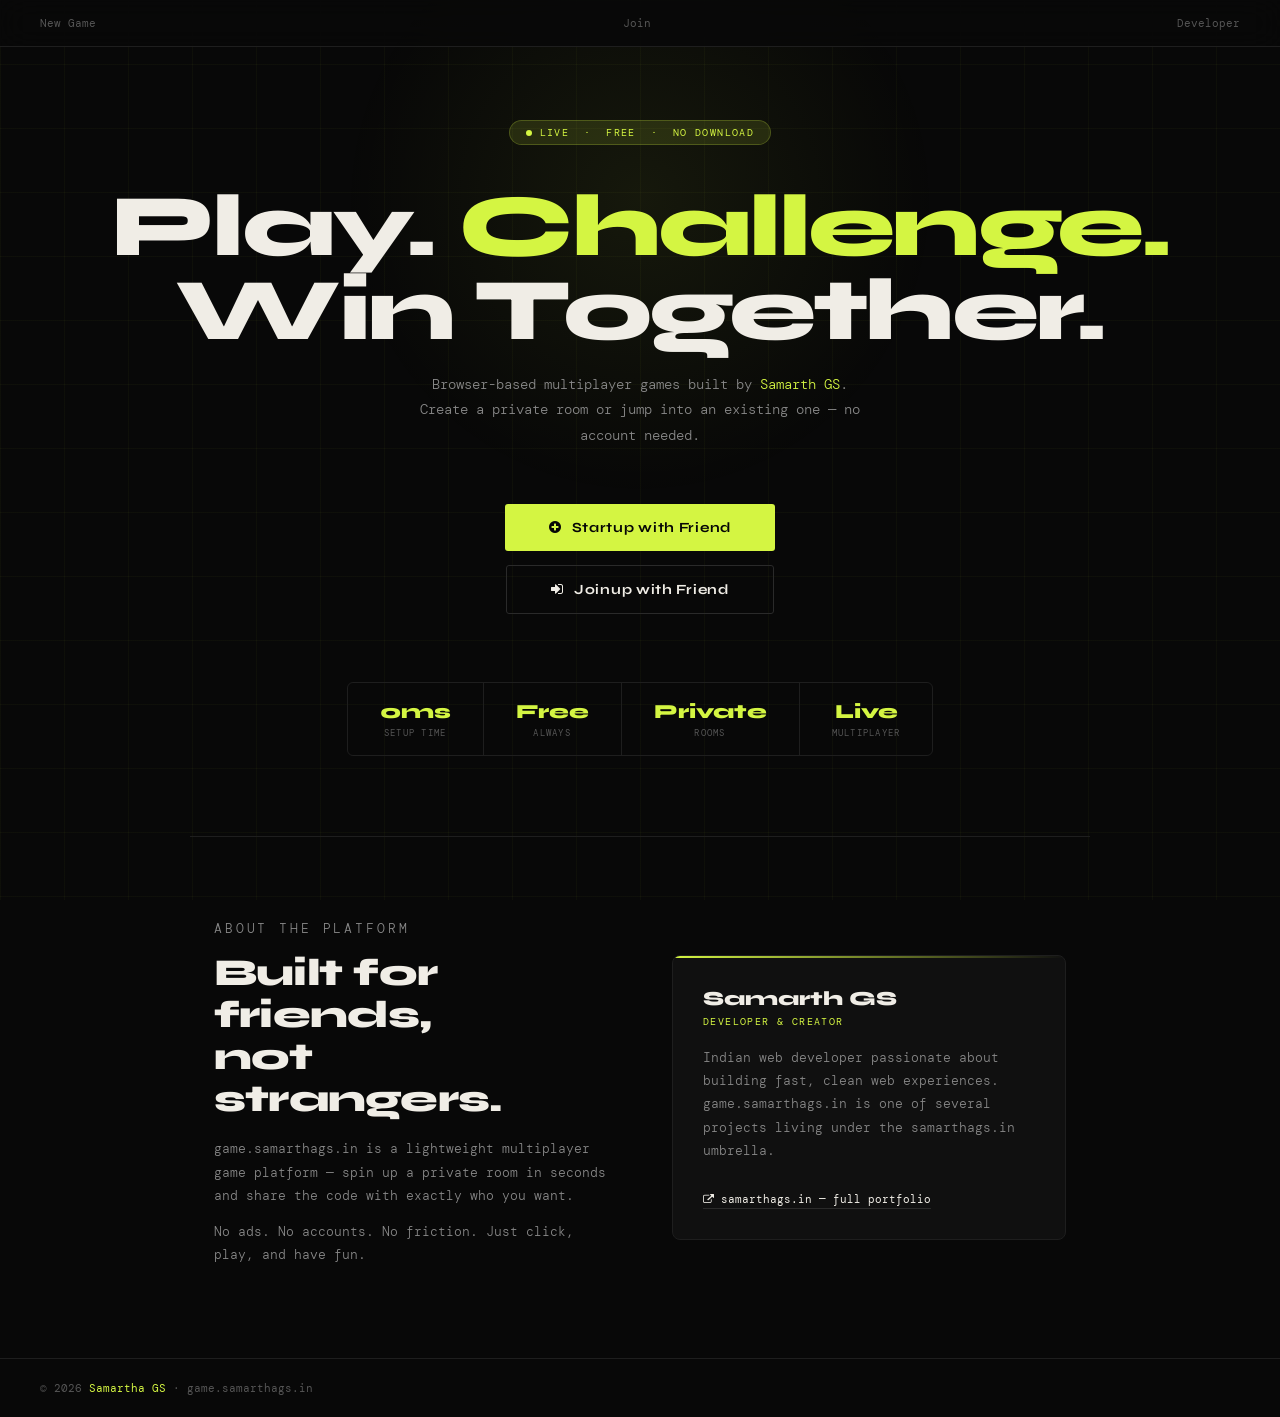
==== commit e66f8322: "Update index.html" ====
--- a/views/index.html
+++ b/views/index.html
@@ -305,16 +305,6 @@
 <div class="grid-bg" aria-hidden="true"></div>
 <div class="glow-orb" aria-hidden="true"></div>
 
-<nav>
-    <a href="https://game.samarthags.in/" class="nav-brand">game.<span>samarthags</span>.in</a>
-    <div class="nav-right">
-        <a href="/game">New Game</a>
-        <a href="/join">Join Game</a>
-        <a href="https://samarthags.in" class="nav-pill" target="_blank" rel="noopener">
-            <i class="fa fa-user" aria-hidden="true"></i> samarthags.in
-        </a>
-    </div>
-</nav>
 
 <main>
     <div class="badge"><div class="badge-dot"></div>LIVE &nbsp;·&nbsp; FREE &nbsp;·&nbsp; NO DOWNLOAD</div>
@@ -368,7 +358,7 @@
 </section>
 
 <footer>
-    <p class="footer-copy">© 2024 <a href="https://samarthags.in" target="_blank" rel="noopener">Samarth GS</a> · game.samarthags.in</p>
+    <p class="footer-copy">© 2026 <a href="https://samarthags.in" target="_blank" rel="noopener">Samartha GS</a> · game.samarthags.in</p>
     <nav class="footer-links">
         <a href="/game">New Game</a>
         <a href="/join">Join</a>
